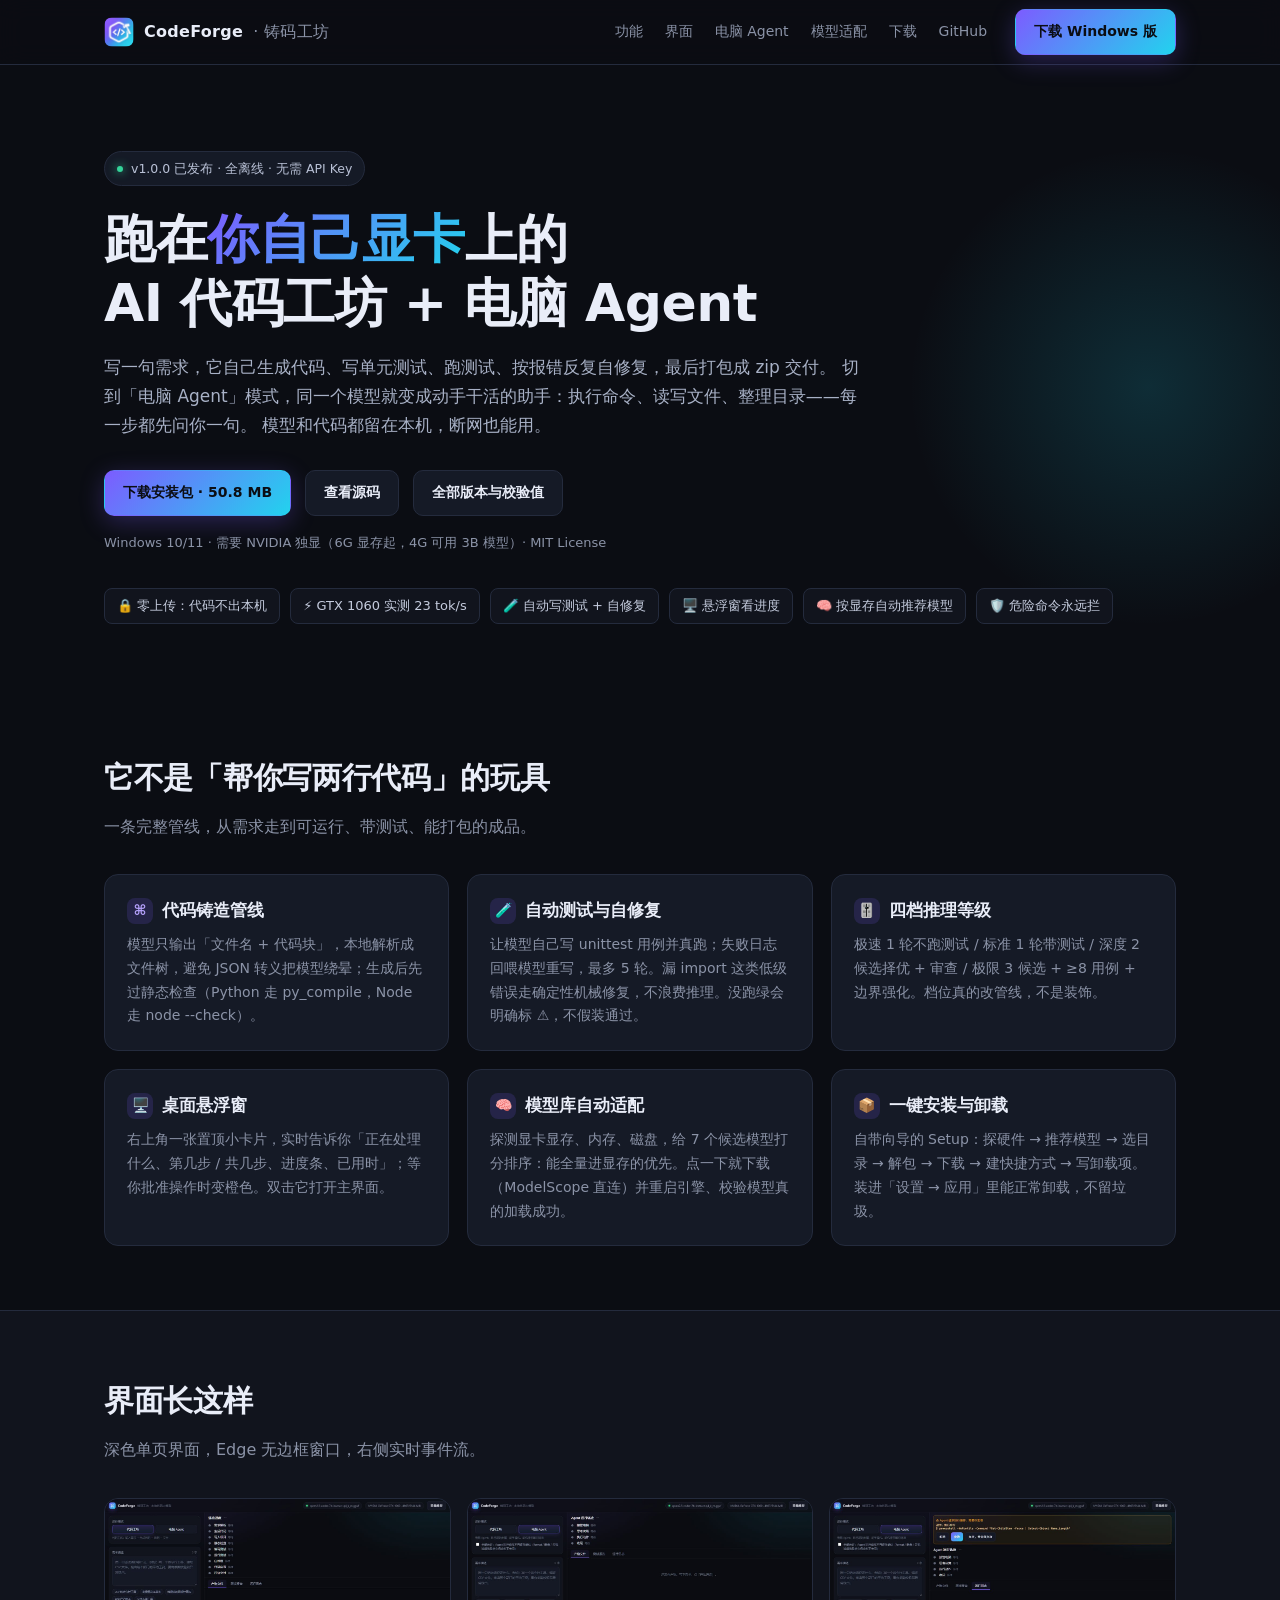
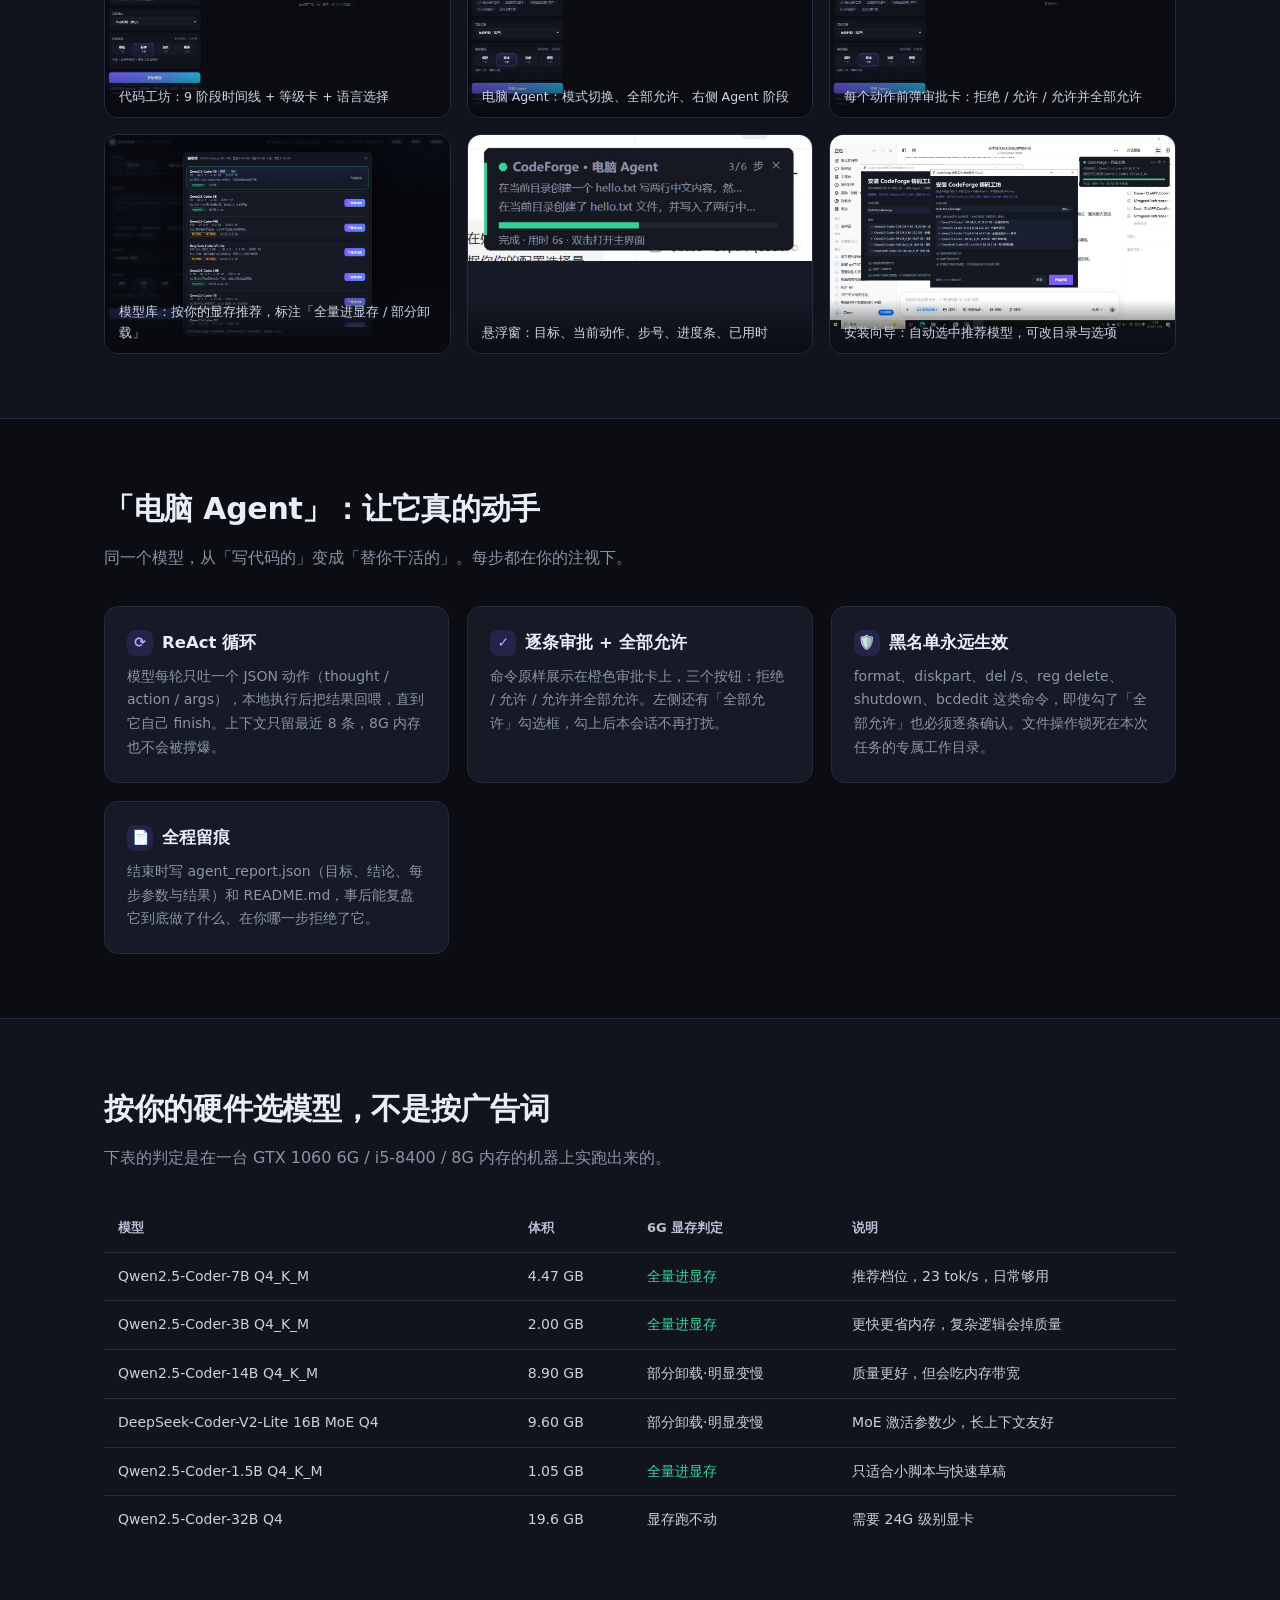
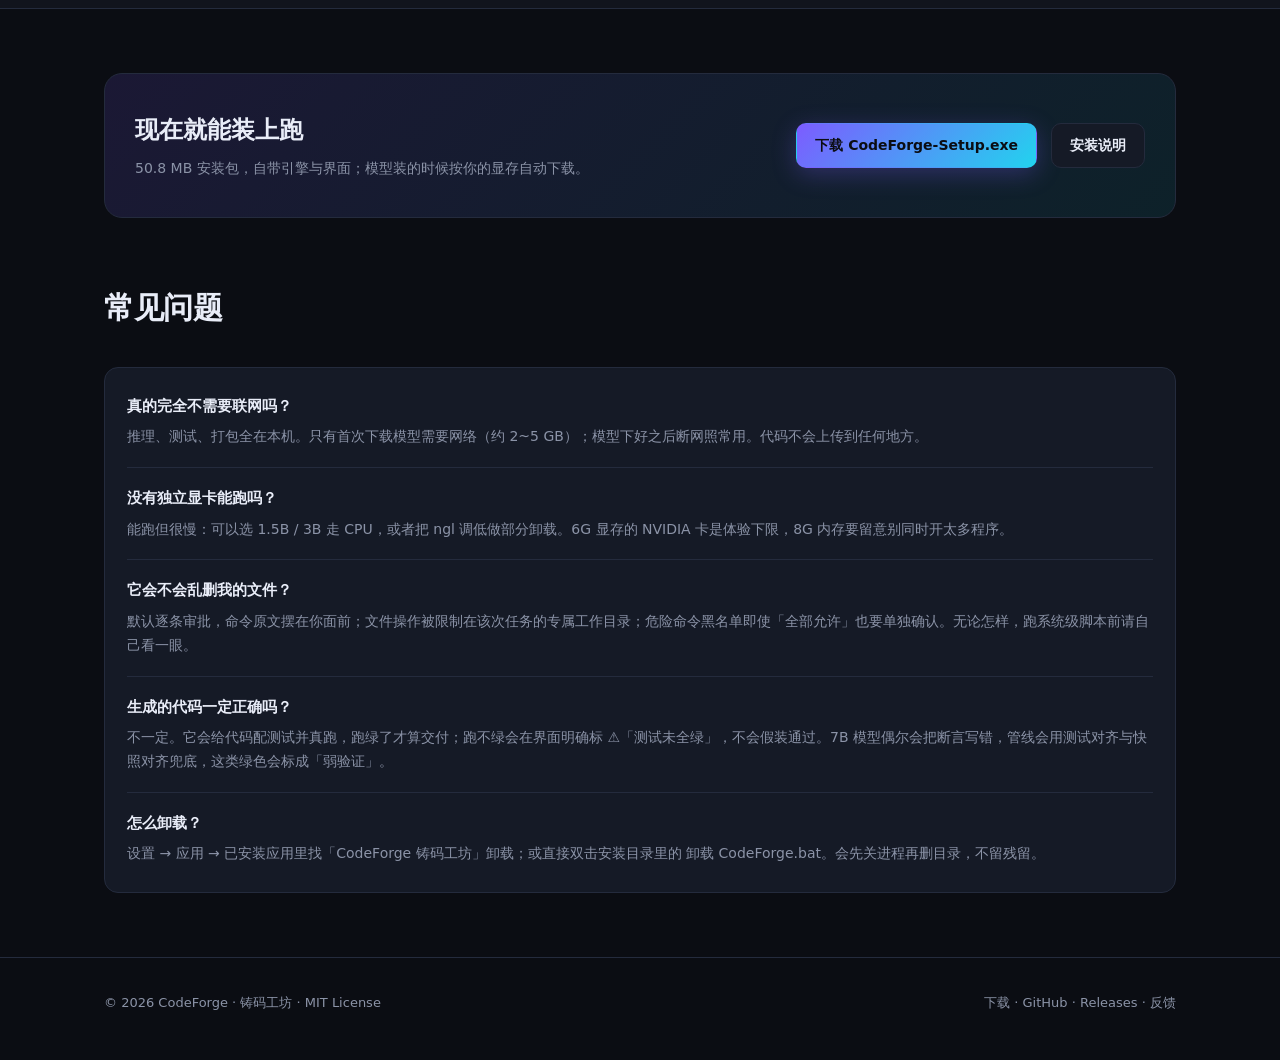
==== docs/index.html @ cc65943a "feat: CodeForge 铸码工坊 v1.0.0 — 本地 AI 代码工坊 + 电脑 Agent" ====
<!DOCTYPE html>
<html lang="zh-CN">
<head>
<meta charset="utf-8">
<meta name="viewport" content="width=device-width,initial-scale=1">
<title>CodeForge · 铸码工坊 — 完全本地的 AI 代码工坊 + 电脑 Agent</title>
<meta name="description" content="CodeForge 铸码工坊：跑在你自己显卡上的 AI 代码工坊。输入需求自动生成代码、写单元测试、跑测试、按报错自修复、打包交付；还能切成电脑 Agent 真正动手干活。无需 API Key，断网可用。">
<meta property="og:title" content="CodeForge · 铸码工坊">
<meta property="og:description" content="完全本地运行的 AI 代码工坊 + 电脑 Agent，不需要任何 API Key。">
<meta property="og:image" content="assets/code-mode.jpg">
<link rel="icon" href="../assets/codeforge.ico">
<link rel="stylesheet" href="style.css">
</head>
<body>

<div class="nav">
  <div class="wrap">
    <a class="brand" href="index.html"><img src="../assets/icon256.png" alt="">CodeForge<span style="color:var(--mut);font-weight:400">· 铸码工坊</span></a>
    <nav>
      <a href="#features">功能</a>
      <a href="#shots">界面</a>
      <a href="#agent">电脑 Agent</a>
      <a href="#models">模型适配</a>
      <a href="download.html">下载</a>
      <a href="https://github.com/zgs7157/CodeForge" target="_blank" rel="noopener">GitHub</a>
    </nav>
    <a class="btn btn-primary" href="download.html">下载 Windows 版</a>
  </div>
</div>

<header class="hero">
  <div class="glow"></div>
  <div class="wrap">
    <div class="eyebrow"><span class="dot"></span> v1.0.0 已发布 · 全离线 · 无需 API Key</div>
    <h1>跑在<em>你自己显卡</em>上的<br>AI 代码工坊 + 电脑 Agent</h1>
    <p class="lead">
      写一句需求，它自己生成代码、写单元测试、跑测试、按报错反复自修复，最后打包成 zip 交付。
      切到「电脑 Agent」模式，同一个模型就变成动手干活的助手：执行命令、读写文件、整理目录——每一步都先问你一句。
      模型和代码都留在本机，断网也能用。
    </p>
    <div class="cta">
      <a class="btn btn-primary" href="https://github.com/zgs7157/CodeForge/releases/latest/download/CodeForge-Setup.exe">下载安装包 · 50.8 MB</a>
      <a class="btn btn-ghost" href="https://github.com/zgs7157/CodeForge" target="_blank" rel="noopener">查看源码</a>
      <a class="btn btn-ghost" href="download.html">全部版本与校验值</a>
    </div>
    <p class="meta">Windows 10/11 · 需要 NVIDIA 独显（6G 显存起，4G 可用 3B 模型）· MIT License</p>
    <div class="chips">
      <span class="chip">🔒 零上传：代码不出本机</span>
      <span class="chip">⚡ GTX 1060 实测 23 tok/s</span>
      <span class="chip">🧪 自动写测试 + 自修复</span>
      <span class="chip">🖥️ 悬浮窗看进度</span>
      <span class="chip">🧠 按显存自动推荐模型</span>
      <span class="chip">🛡️ 危险命令永远拦</span>
    </div>
  </div>
</header>

<section id="features">
  <div class="wrap">
    <div class="sec-head">
      <h2>它不是「帮你写两行代码」的玩具</h2>
      <p>一条完整管线，从需求走到可运行、带测试、能打包的成品。</p>
    </div>
    <div class="grid g3">
      <div class="card"><h3><span class="ic">⌘</span>代码铸造管线</h3>
        <p>模型只输出「文件名 + 代码块」，本地解析成文件树，避免 JSON 转义把模型绕晕；生成后先过静态检查（Python 走 py_compile，Node 走 node --check）。</p></div>
      <div class="card"><h3><span class="ic">🧪</span>自动测试与自修复</h3>
        <p>让模型自己写 unittest 用例并真跑；失败日志回喂模型重写，最多 5 轮。漏 import 这类低级错误走确定性机械修复，不浪费推理。没跑绿会明确标 ⚠，不假装通过。</p></div>
      <div class="card"><h3><span class="ic">🎚️</span>四档推理等级</h3>
        <p>极速 1 轮不跑测试 / 标准 1 轮带测试 / 深度 2 候选择优 + 审查 / 极限 3 候选 + ≥8 用例 + 边界强化。档位真的改管线，不是装饰。</p></div>
      <div class="card"><h3><span class="ic">🖥️</span>桌面悬浮窗</h3>
        <p>右上角一张置顶小卡片，实时告诉你「正在处理什么、第几步 / 共几步、进度条、已用时」；等你批准操作时变橙色。双击它打开主界面。</p></div>
      <div class="card"><h3><span class="ic">🧠</span>模型库自动适配</h3>
        <p>探测显卡显存、内存、磁盘，给 7 个候选模型打分排序：能全量进显存的优先。点一下就下载（ModelScope 直连）并重启引擎、校验模型真的加载成功。</p></div>
      <div class="card"><h3><span class="ic">📦</span>一键安装与卸载</h3>
        <p>自带向导的 Setup：探硬件 → 推荐模型 → 选目录 → 解包 → 下载 → 建快捷方式 → 写卸载项。装进「设置 → 应用」里能正常卸载，不留垃圾。</p></div>
    </div>
  </div>
</section>

<section id="shots" style="background:var(--bg2);border-top:1px solid var(--line);border-bottom:1px solid var(--line)">
  <div class="wrap">
    <div class="sec-head">
      <h2>界面长这样</h2>
      <p>深色单页界面，Edge 无边框窗口，右侧实时事件流。</p>
    </div>
    <div class="shots">
      <div class="shot"><img src="assets/code-mode.jpg" alt="代码工坊模式"><span>代码工坊：9 阶段时间线 + 等级卡 + 语言选择</span></div>
      <div class="shot"><img src="assets/agent-mode.jpg" alt="电脑 Agent 模式"><span>电脑 Agent：模式切换、全部允许、右侧 Agent 阶段</span></div>
      <div class="shot"><img src="assets/approval.jpg" alt="审批卡"><span>每个动作前弹审批卡：拒绝 / 允许 / 允许并全部允许</span></div>
      <div class="shot"><img src="assets/model-library.jpg" alt="模型库"><span>模型库：按你的显存推荐，标注「全量进显存 / 部分卸载」</span></div>
      <div class="shot"><img src="assets/hud.jpg" alt="悬浮窗"><span>悬浮窗：目标、当前动作、步号、进度条、已用时</span></div>
      <div class="shot"><img src="assets/setup.jpg" alt="安装程序"><span>安装向导：自动选中推荐模型，可改目录与选项</span></div>
    </div>
  </div>
</section>

<section id="agent">
  <div class="wrap">
    <div class="sec-head">
      <h2>「电脑 Agent」：让它真的动手</h2>
      <p>同一个模型，从「写代码的」变成「替你干活的」。每步都在你的注视下。</p>
    </div>
    <div class="grid g2">
      <div class="card"><h3><span class="ic">⟳</span>ReAct 循环</h3>
        <p>模型每轮只吐一个 JSON 动作（thought / action / args），本地执行后把结果回喂，直到它自己 finish。上下文只留最近 8 条，8G 内存也不会被撑爆。</p></div>
      <div class="card"><h3><span class="ic">✓</span>逐条审批 + 全部允许</h3>
        <p>命令原样展示在橙色审批卡上，三个按钮：拒绝 / 允许 / 允许并全部允许。左侧还有「全部允许」勾选框，勾上后本会话不再打扰。</p></div>
      <div class="card"><h3><span class="ic">🛡️</span>黑名单永远生效</h3>
        <p>format、diskpart、del /s、reg delete、shutdown、bcdedit 这类命令，即使勾了「全部允许」也必须逐条确认。文件操作锁死在本次任务的专属工作目录。</p></div>
      <div class="card"><h3><span class="ic">📄</span>全程留痕</h3>
        <p>结束时写 agent_report.json（目标、结论、每步参数与结果）和 README.md，事后能复盘它到底做了什么、在你哪一步拒绝了它。</p></div>
    </div>
  </div>
</section>

<section id="models" style="background:var(--bg2);border-top:1px solid var(--line);border-bottom:1px solid var(--line)">
  <div class="wrap">
    <div class="sec-head">
      <h2>按你的硬件选模型，不是按广告词</h2>
      <p>下表的判定是在一台 GTX 1060 6G / i5-8400 / 8G 内存的机器上实跑出来的。</p>
    </div>
    <table>
      <thead><tr><th>模型</th><th>体积</th><th>6G 显存判定</th><th>说明</th></tr></thead>
      <tbody>
        <tr><td>Qwen2.5-Coder-7B Q4_K_M</td><td>4.47 GB</td><td class="ok">全量进显存</td><td>推荐档位，23 tok/s，日常够用</td></tr>
        <tr><td>Qwen2.5-Coder-3B Q4_K_M</td><td>2.00 GB</td><td class="ok">全量进显存</td><td>更快更省内存，复杂逻辑会掉质量</td></tr>
        <tr><td>Qwen2.5-Coder-14B Q4_K_M</td><td>8.90 GB</td><td>部分卸载·明显变慢</td><td>质量更好，但会吃内存带宽</td></tr>
        <tr><td>DeepSeek-Coder-V2-Lite 16B MoE Q4</td><td>9.60 GB</td><td>部分卸载·明显变慢</td><td>MoE 激活参数少，长上下文友好</td></tr>
        <tr><td>Qwen2.5-Coder-1.5B Q4_K_M</td><td>1.05 GB</td><td class="ok">全量进显存</td><td>只适合小脚本与快速草稿</td></tr>
        <tr><td>Qwen2.5-Coder-32B Q4</td><td>19.6 GB</td><td>显存跑不动</td><td>需要 24G 级别显卡</td></tr>
      </tbody>
    </table>
  </div>
</section>

<section>
  <div class="wrap">
    <div class="band">
      <div>
        <h2>现在就能装上跑</h2>
        <p>50.8 MB 安装包，自带引擎与界面；模型装的时候按你的显存自动下载。</p>
      </div>
      <div class="cta">
        <a class="btn btn-primary" href="https://github.com/zgs7157/CodeForge/releases/latest/download/CodeForge-Setup.exe">下载 CodeForge-Setup.exe</a>
        <a class="btn btn-ghost" href="download.html">安装说明</a>
      </div>
    </div>
  </div>
</section>

<section style="padding-top:0">
  <div class="wrap">
    <div class="sec-head"><h2>常见问题</h2></div>
    <div class="faq">
      <div class="qa"><h4>真的完全不需要联网吗？</h4>
        <p>推理、测试、打包全在本机。只有首次下载模型需要网络（约 2~5 GB）；模型下好之后断网照常用。代码不会上传到任何地方。</p></div>
      <div class="qa"><h4>没有独立显卡能跑吗？</h4>
        <p>能跑但很慢：可以选 1.5B / 3B 走 CPU，或者把 ngl 调低做部分卸载。6G 显存的 NVIDIA 卡是体验下限，8G 内存要留意别同时开太多程序。</p></div>
      <div class="qa"><h4>它会不会乱删我的文件？</h4>
        <p>默认逐条审批，命令原文摆在你面前；文件操作被限制在该次任务的专属工作目录；危险命令黑名单即使「全部允许」也要单独确认。无论怎样，跑系统级脚本前请自己看一眼。</p></div>
      <div class="qa"><h4>生成的代码一定正确吗？</h4>
        <p>不一定。它会给代码配测试并真跑，跑绿了才算交付；跑不绿会在界面明确标 ⚠「测试未全绿」，不会假装通过。7B 模型偶尔会把断言写错，管线会用测试对齐与快照对齐兜底，这类绿色会标成「弱验证」。</p></div>
      <div class="qa"><h4>怎么卸载？</h4>
        <p>设置 → 应用 → 已安装应用里找「CodeForge 铸码工坊」卸载；或直接双击安装目录里的 卸载 CodeForge.bat。会先关进程再删目录，不留残留。</p></div>
    </div>
  </div>
</section>

<footer>
  <div class="wrap">
    <div>© 2026 CodeForge · 铸码工坊 · MIT License</div>
    <div>
      <a href="download.html">下载</a> ·
      <a href="https://github.com/zgs7157/CodeForge" target="_blank" rel="noopener">GitHub</a> ·
      <a href="https://github.com/zgs7157/CodeForge/releases" target="_blank" rel="noopener">Releases</a> ·
      <a href="https://github.com/zgs7157/CodeForge/issues" target="_blank" rel="noopener">反馈</a>
    </div>
  </div>
</footer>

</body>
</html>
---- docs/style.css ----
:root{
  --bg:#0b0d13; --bg2:#11141d; --card:#151a26; --card2:#1b2130;
  --fg:#e9edf8; --mut:#8b93a7; --line:#242b3d;
  --acc:#7c5cff; --acc2:#22d3ee; --ok:#34d399;
  --grad:linear-gradient(135deg,#7c5cff 0%,#22d3ee 100%);
}
*{box-sizing:border-box}
html{scroll-behavior:smooth}
body{
  margin:0;background:var(--bg);color:var(--fg);
  font-family:"Microsoft YaHei UI","PingFang SC","Segoe UI",system-ui,sans-serif;
  line-height:1.7;-webkit-font-smoothing:antialiased;
}
a{color:inherit;text-decoration:none}
.wrap{max-width:1120px;margin:0 auto;padding:0 24px}

/* nav */
.nav{position:sticky;top:0;z-index:50;backdrop-filter:blur(12px);
  background:rgba(11,13,19,.82);border-bottom:1px solid var(--line)}
.nav .wrap{display:flex;align-items:center;gap:28px;height:64px}
.brand{display:flex;align-items:center;gap:10px;font-weight:700;letter-spacing:.3px}
.brand img{width:30px;height:30px;border-radius:8px}
.nav nav{display:flex;gap:22px;margin-left:auto;font-size:14px;color:var(--mut)}
.nav nav a:hover{color:var(--fg)}
.btn{display:inline-flex;align-items:center;gap:8px;padding:10px 18px;border-radius:10px;
  font-size:14px;font-weight:600;border:1px solid transparent;cursor:pointer;transition:.18s}
.btn-primary{background:var(--grad);color:#0b0d13;box-shadow:0 6px 24px rgba(124,92,255,.28)}
.btn-primary:hover{transform:translateY(-1px);box-shadow:0 10px 30px rgba(124,92,255,.38)}
.btn-ghost{border-color:var(--line);color:var(--fg);background:var(--card)}
.btn-ghost:hover{border-color:#3a4560;background:var(--card2)}

/* hero */
.hero{padding:86px 0 64px;position:relative;overflow:hidden}
.hero:before{content:"";position:absolute;inset:-40% 20% auto 20%;height:520px;
  background:radial-gradient(60% 60% at 50% 0%,rgba(124,92,255,.28),transparent 70%);filter:blur(20px)}
.hero .wrap{position:relative}
.eyebrow{display:inline-flex;align-items:center;gap:8px;font-size:12.5px;color:#b9c1d6;
  border:1px solid var(--line);background:var(--card);padding:6px 12px;border-radius:999px;margin-bottom:22px}
.dot{width:6px;height:6px;border-radius:50%;background:var(--ok);box-shadow:0 0 10px var(--ok)}
h1{font-size:clamp(30px,4.6vw,52px);line-height:1.22;margin:0 0 18px;letter-spacing:-.5px}
h1 em{font-style:normal;background:var(--grad);-webkit-background-clip:text;background-clip:text;color:transparent}
.lead{color:#a8b1c6;font-size:17px;max-width:760px;margin:0 0 30px}
.cta{display:flex;flex-wrap:wrap;gap:14px;align-items:center}
.meta{color:var(--mut);font-size:13px;margin-top:16px}
.glow{position:absolute;right:-10%;top:10%;width:520px;height:520px;border-radius:50%;
  background:radial-gradient(circle,rgba(34,211,238,.16),transparent 65%);pointer-events:none}

/* chips */
.chips{display:flex;flex-wrap:wrap;gap:10px;margin:34px 0 0}
.chip{font-size:13px;color:#c4cbdd;border:1px solid var(--line);background:var(--bg2);
  padding:6px 12px;border-radius:8px}

/* sections */
section{padding:64px 0}
.sec-head{max-width:720px;margin-bottom:34px}
.sec-head h2{font-size:clamp(22px,3vw,30px);margin:0 0 10px;letter-spacing:-.3px}
.sec-head p{color:var(--mut);margin:0}
.grid{display:grid;gap:18px}
.g3{grid-template-columns:repeat(auto-fit,minmax(260px,1fr))}
.g2{grid-template-columns:repeat(auto-fit,minmax(320px,1fr))}
.card{background:var(--card);border:1px solid var(--line);border-radius:14px;padding:22px;transition:.18s}
.card:hover{border-color:#323c55;transform:translateY(-2px)}
.card h3{margin:0 0 8px;font-size:16.5px;display:flex;align-items:center;gap:9px}
.ic{width:26px;height:26px;border-radius:8px;display:grid;place-items:center;
  background:rgba(124,92,255,.16);color:#b8a4ff;font-size:14px}
.card p{color:var(--mut);font-size:14px;margin:0}

/* shots */
.shots{display:grid;gap:16px;grid-template-columns:repeat(auto-fit,minmax(300px,1fr))}
.shot{border:1px solid var(--line);border-radius:14px;overflow:hidden;background:var(--card);position:relative}
.shot img{display:block;width:100%;height:auto}
.shot span{position:absolute;left:0;right:0;bottom:0;padding:22px 14px 10px;font-size:12.5px;color:#cfd6e6;
  background:linear-gradient(transparent,rgba(9,11,17,.92))}

/* table */
table{width:100%;border-collapse:collapse;font-size:14px;overflow:hidden;border-radius:12px}
th,td{text-align:left;padding:12px 14px;border-bottom:1px solid var(--line)}
th{color:#b9c1d6;background:var(--bg2);font-weight:600;font-size:13px}
td{color:#c9d0e0}
tr:last-child td{border-bottom:none}
.ok{color:var(--ok)}

/* steps */
.steps{counter-reset:s}
.step{display:flex;gap:14px;padding:16px 0;border-bottom:1px dashed var(--line)}
.step:last-child{border:none}
.num{flex:0 0 30px;height:30px;border-radius:50%;background:rgba(124,92,255,.16);color:#b8a4ff;
  display:grid;place-items:center;font-size:14px;font-weight:700}
.step h4{margin:0 0 4px;font-size:15px}
.step p{margin:0;color:var(--mut);font-size:14px}
code,pre{font-family:"Cascadia Code",Consolas,monospace}
pre{background:#0d1119;border:1px solid var(--line);border-radius:12px;padding:16px;overflow:auto;font-size:13px}
code.inl{background:#0d1119;border:1px solid var(--line);padding:2px 6px;border-radius:6px;font-size:12.5px}

/* cta band */
.band{background:linear-gradient(135deg,rgba(124,92,255,.14),rgba(34,211,238,.10));
  border:1px solid var(--line);border-radius:18px;padding:36px 30px;display:flex;flex-wrap:wrap;
  gap:22px;align-items:center;justify-content:space-between}
.band h2{margin:0 0 6px;font-size:24px}
.band p{margin:0;color:var(--mut);font-size:14px}

/* faq */
.faq{border:1px solid var(--line);border-radius:14px;background:var(--card);padding:8px 22px}
.qa{padding:18px 0;border-bottom:1px solid var(--line)}
.qa:last-child{border:none}
.qa h4{margin:0 0 6px;font-size:15px}
.qa p{margin:0;color:var(--mut);font-size:14px}

footer{border-top:1px solid var(--line);padding:34px 0 46px;color:var(--mut);font-size:13px}
footer .wrap{display:flex;flex-wrap:wrap;gap:16px;justify-content:space-between;align-items:center}
footer a:hover{color:var(--fg)}

/* download page */
.dcard{background:var(--card);border:1px solid var(--line);border-radius:16px;padding:26px}
.dhead{display:flex;flex-wrap:wrap;gap:14px;align-items:center;justify-content:space-between}
.vtag{font-size:12.5px;color:#0b0d13;background:var(--grad);padding:4px 10px;border-radius:999px;font-weight:700}
.kv{display:grid;grid-template-columns:repeat(auto-fit,minmax(150px,1fr));gap:16px;margin:22px 0 8px}
.kv div{background:var(--bg2);border:1px solid var(--line);border-radius:10px;padding:12px 14px}
.kv b{display:block;font-size:15px;margin-top:2px}
.kv span{font-size:12px;color:var(--mut)}
.note{border-left:3px solid var(--acc);background:rgba(124,92,255,.08);padding:12px 16px;
  border-radius:0 10px 10px 0;color:#c3cadb;font-size:13.5px}
@media(max-width:720px){
  .nav nav{display:none}
  .hero{padding:56px 0 40px}
  section{padding:44px 0}
}
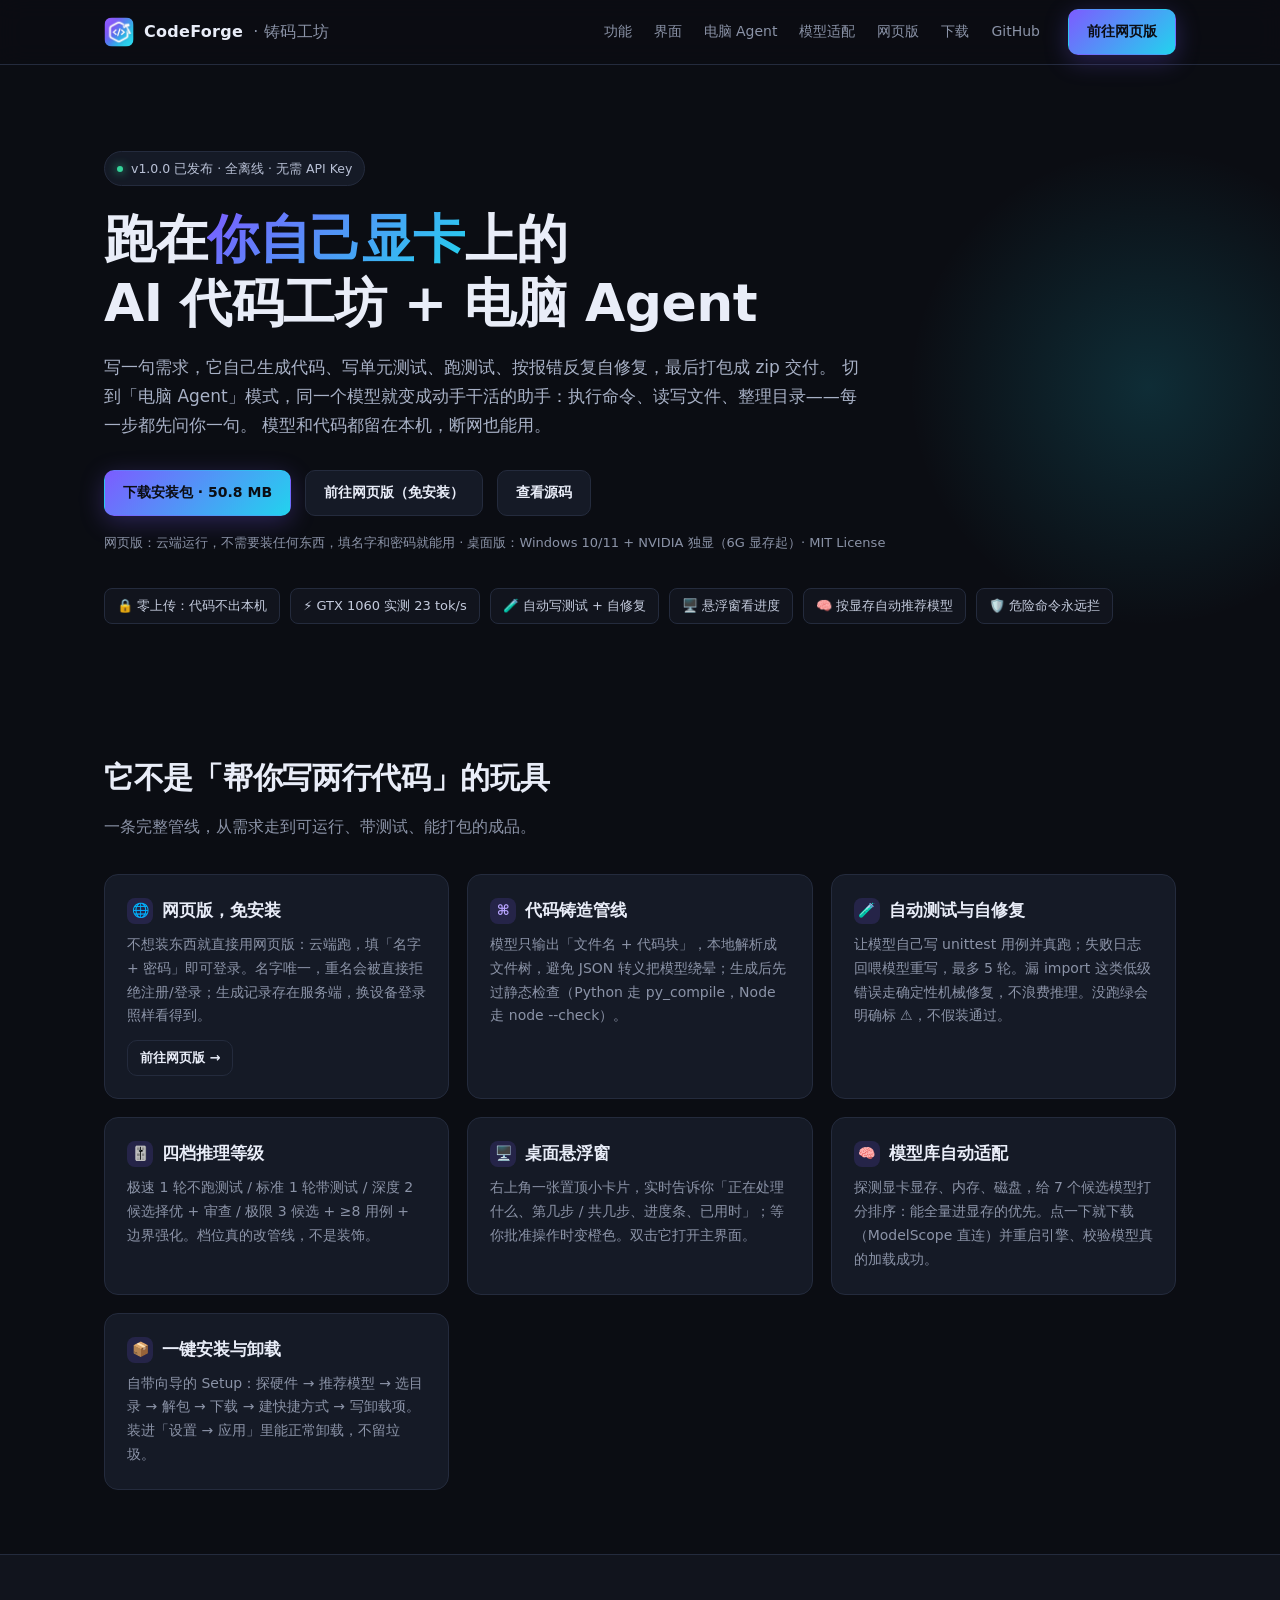
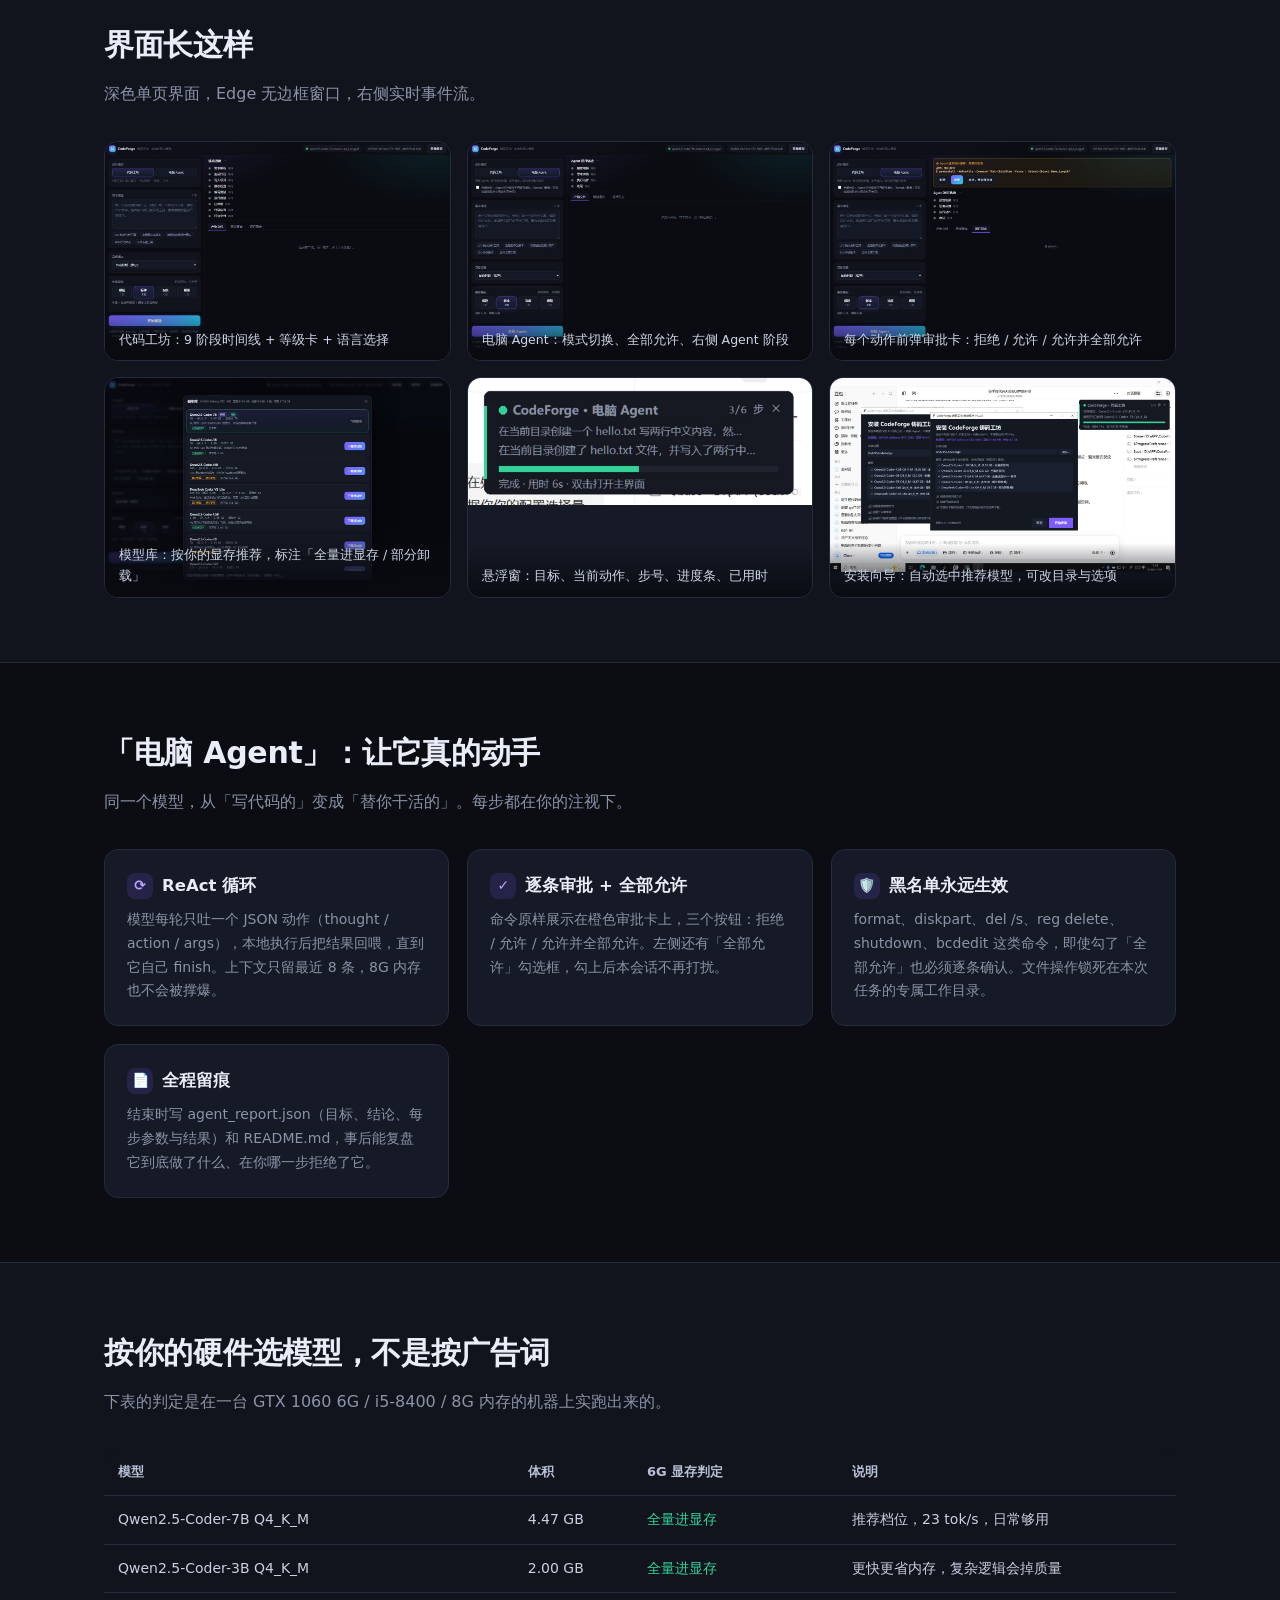
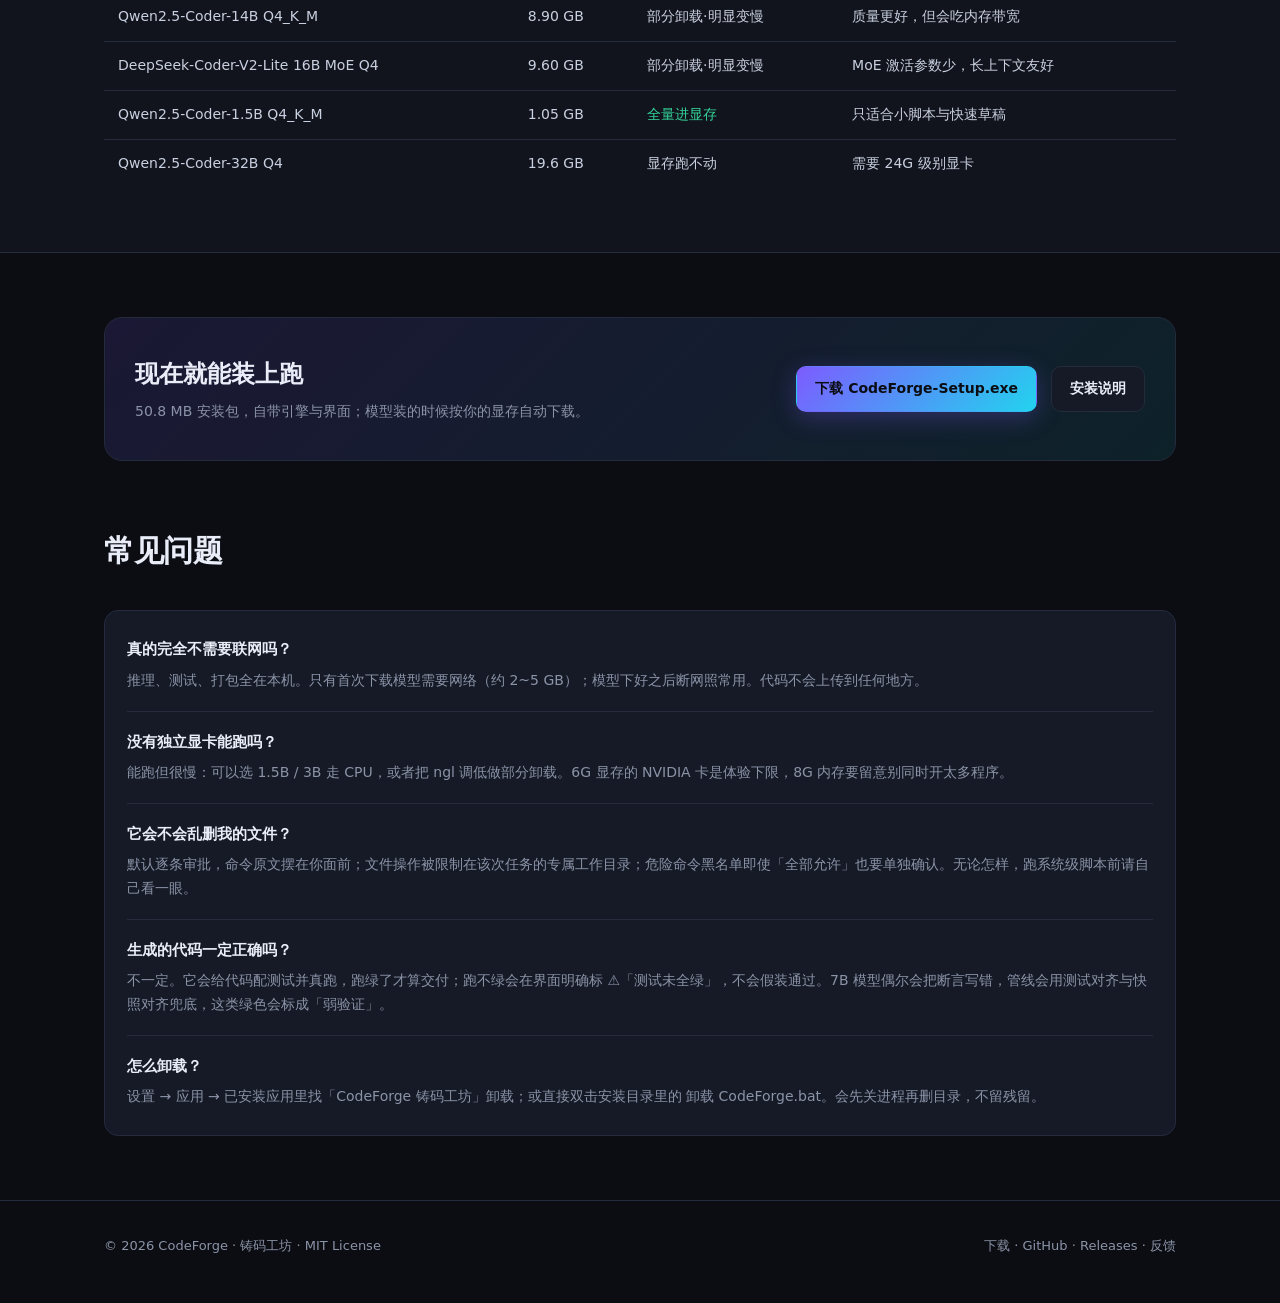
==== commit 1350a8b5: "feat(docs): 官网新增「前往网页版」入口，正文与下载页补齐网页版说明" ====
--- a/docs/index.html
+++ b/docs/index.html
@@ -8,23 +8,24 @@
 <meta property="og:title" content="CodeForge · 铸码工坊">
 <meta property="og:description" content="完全本地运行的 AI 代码工坊 + 电脑 Agent，不需要任何 API Key。">
 <meta property="og:image" content="assets/code-mode.jpg">
-<link rel="icon" href="../assets/codeforge.ico">
+<link rel="icon" href="assets/codeforge.ico">
 <link rel="stylesheet" href="style.css">
 </head>
 <body>
 
 <div class="nav">
   <div class="wrap">
-    <a class="brand" href="index.html"><img src="../assets/icon256.png" alt="">CodeForge<span style="color:var(--mut);font-weight:400">· 铸码工坊</span></a>
+    <a class="brand" href="index.html"><img src="assets/icon256.png" alt="">CodeForge<span style="color:var(--mut);font-weight:400"> · 铸码工坊</span></a>
     <nav>
       <a href="#features">功能</a>
       <a href="#shots">界面</a>
       <a href="#agent">电脑 Agent</a>
       <a href="#models">模型适配</a>
+      <a href="https://4mkp9kkvkdfeh.doubaoapps.com/app/app_17ju6y5tx97" target="_blank" rel="noopener">网页版</a>
       <a href="download.html">下载</a>
       <a href="https://github.com/zgs7157/CodeForge" target="_blank" rel="noopener">GitHub</a>
     </nav>
-    <a class="btn btn-primary" href="download.html">下载 Windows 版</a>
+    <a class="btn btn-primary" href="https://4mkp9kkvkdfeh.doubaoapps.com/app/app_17ju6y5tx97" target="_blank" rel="noopener">前往网页版</a>
   </div>
 </div>
 
@@ -40,10 +41,10 @@
     </p>
     <div class="cta">
       <a class="btn btn-primary" href="https://github.com/zgs7157/CodeForge/releases/latest/download/CodeForge-Setup.exe">下载安装包 · 50.8 MB</a>
+      <a class="btn btn-ghost" href="https://4mkp9kkvkdfeh.doubaoapps.com/app/app_17ju6y5tx97" target="_blank" rel="noopener">前往网页版（免安装）</a>
       <a class="btn btn-ghost" href="https://github.com/zgs7157/CodeForge" target="_blank" rel="noopener">查看源码</a>
-      <a class="btn btn-ghost" href="download.html">全部版本与校验值</a>
-    </div>
-    <p class="meta">Windows 10/11 · 需要 NVIDIA 独显（6G 显存起，4G 可用 3B 模型）· MIT License</p>
+    </div>
+    <p class="meta">网页版：云端运行，不需要装任何东西，填名字和密码就能用 · 桌面版：Windows 10/11 + NVIDIA 独显（6G 显存起）· MIT License</p>
     <div class="chips">
       <span class="chip">🔒 零上传：代码不出本机</span>
       <span class="chip">⚡ GTX 1060 实测 23 tok/s</span>
@@ -62,6 +63,9 @@
       <p>一条完整管线，从需求走到可运行、带测试、能打包的成品。</p>
     </div>
     <div class="grid g3">
+      <div class="card"><h3><span class="ic">🌐</span>网页版，免安装</h3>
+        <p>不想装东西就直接用网页版：云端跑，填「名字 + 密码」即可登录。名字唯一，重名会被直接拒绝注册/登录；生成记录存在服务端，换设备登录照样看得到。</p>
+        <div style="margin-top:12px"><a class="btn btn-ghost" style="padding:6px 12px;font-size:13px" href="https://4mkp9kkvkdfeh.doubaoapps.com/app/app_17ju6y5tx97" target="_blank" rel="noopener">前往网页版 →</a></div></div>
       <div class="card"><h3><span class="ic">⌘</span>代码铸造管线</h3>
         <p>模型只输出「文件名 + 代码块」，本地解析成文件树，避免 JSON 转义把模型绕晕；生成后先过静态检查（Python 走 py_compile，Node 走 node --check）。</p></div>
       <div class="card"><h3><span class="ic">🧪</span>自动测试与自修复</h3>
@@ -179,5 +183,18 @@
   </div>
 </footer>
 
+
+<!-- 访问统计：填入 Cloudflare Web Analytics 的 token 后自动生效，留空则完全不加载 -->
+<script>
+(function(){
+  var CF_TOKEN = "9b53cad0095b46e289840c5963dbe399";
+  if (!CF_TOKEN) return;
+  var s = document.createElement('script');
+  s.defer = true;
+  s.src = 'https://static.cloudflareinsights.com/beacon.min.js';
+  s.setAttribute('data-cf-beacon', '{"token":"' + CF_TOKEN + '"}');
+  document.head.appendChild(s);
+})();
+</script>
 </body>
 </html>
